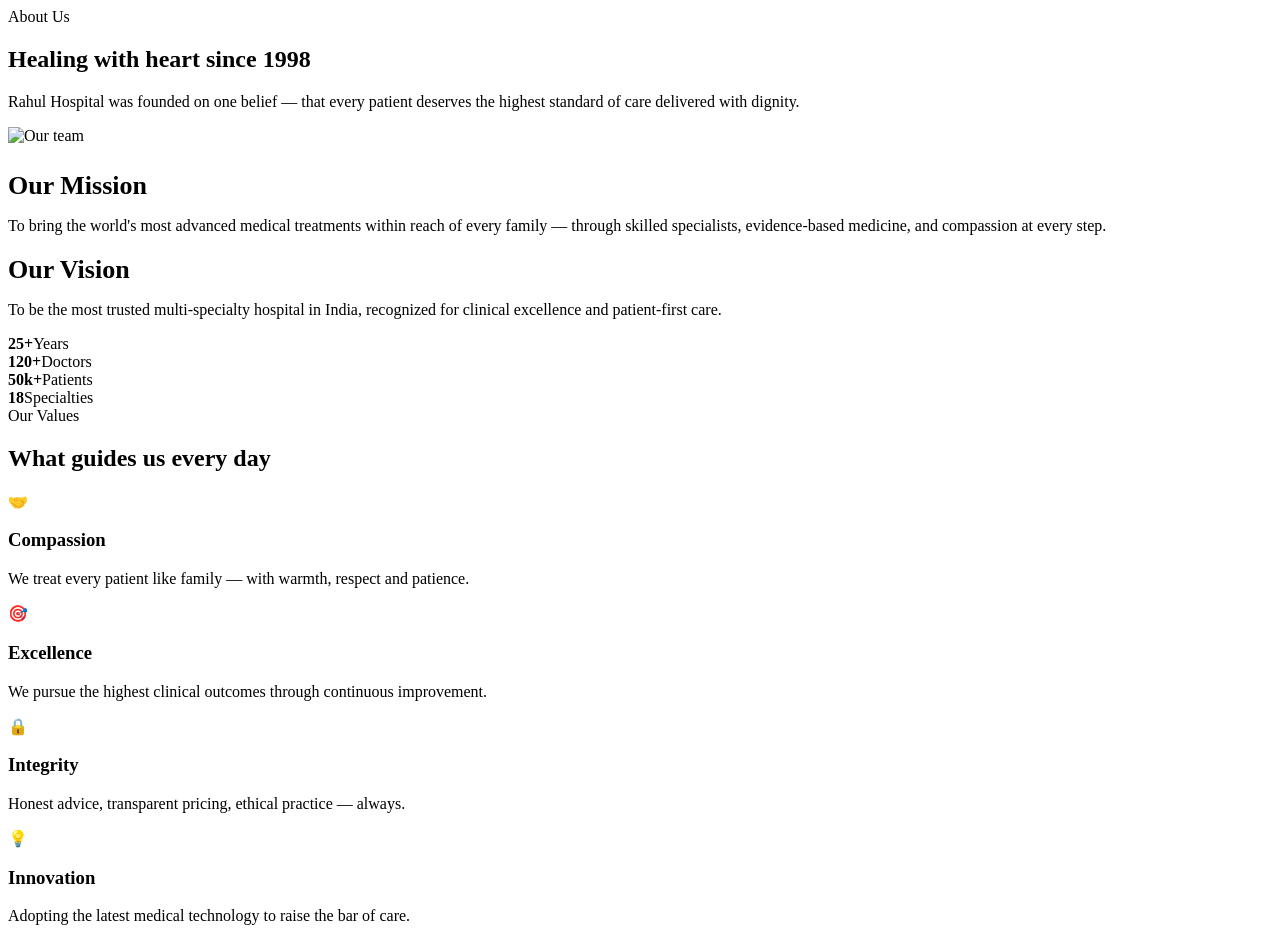
==== about.html @ a9958b73 "added" ====
<!doctype html>
<html lang="en">

<head>
  <meta charset="utf-8" />
  <meta name="viewport" content="width=device-width,initial-scale=1" />
  <title>About — Rahul Hospital</title>
  <meta name="description"
    content="Learn about Rahul Hospital's mission, values, and 25-year journey in delivering world-class healthcare." />
  <link rel="icon" href="images/logo.png" />
  <link href="https://fonts.googleapis.com/css2?family=Inter:wght@400;500;600;700;800&display=swap" rel="stylesheet" />
  <link rel="stylesheet" href="css/styles.css" />
</head>

<body data-page="about">
  <div id="site-header"></div>

  <section class="block">
    <div class="container">
      <div class="section-head reveal">
        <div class="eyebrow">About Us</div>
        <h2>Healing with heart since 1998</h2>
        <p>Rahul Hospital was founded on one belief — that every patient deserves the highest standard of care delivered
          with dignity.</p>
      </div>
      <div class="about-grid">
        <div class="reveal"><img src="images/team.jpg" alt="Our team" /></div>
        <div class="reveal">
          <h3 style="font-size:26px;margin-bottom:12px">Our Mission</h3>
          <p style="color:var(--muted);margin-bottom:16px">To bring the world's most advanced medical treatments within
            reach of every family — through skilled specialists, evidence-based medicine, and compassion at every step.
          </p>
          <h3 style="font-size:26px;margin:20px 0 12px">Our Vision</h3>
          <p style="color:var(--muted)">To be the most trusted multi-specialty hospital in India, recognized for
            clinical excellence and patient-first care.</p>
          <div class="stat-row">
            <div class="stat"><b>25+</b><span>Years</span></div>
            <div class="stat"><b>120+</b><span>Doctors</span></div>
            <div class="stat"><b>50k+</b><span>Patients</span></div>
            <div class="stat"><b>18</b><span>Specialties</span></div>
          </div>
        </div>
      </div>
    </div>
  </section>

  <section class="block why">
    <div class="container">
      <div class="section-head reveal">
        <div class="eyebrow">Our Values</div>
        <h2>What guides us every day</h2>
      </div>
      <div class="grid services">
        <div class="service reveal">
          <div class="icon">🤝</div>
          <h3>Compassion</h3>
          <p>We treat every patient like family — with warmth, respect and patience.</p>
        </div>
        <div class="service reveal">
          <div class="icon">🎯</div>
          <h3>Excellence</h3>
          <p>We pursue the highest clinical outcomes through continuous improvement.</p>
        </div>
        <div class="service reveal">
          <div class="icon">🔒</div>
          <h3>Integrity</h3>
          <p>Honest advice, transparent pricing, ethical practice — always.</p>
        </div>
        <div class="service reveal">
          <div class="icon">💡</div>
          <h3>Innovation</h3>
          <p>Adopting the latest medical technology to raise the bar of care.</p>
        </div>
      </div>
    </div>
  </section>

  <div id="site-footer"></div>
  <script src="js/script.js"></script>
</body>

</html>
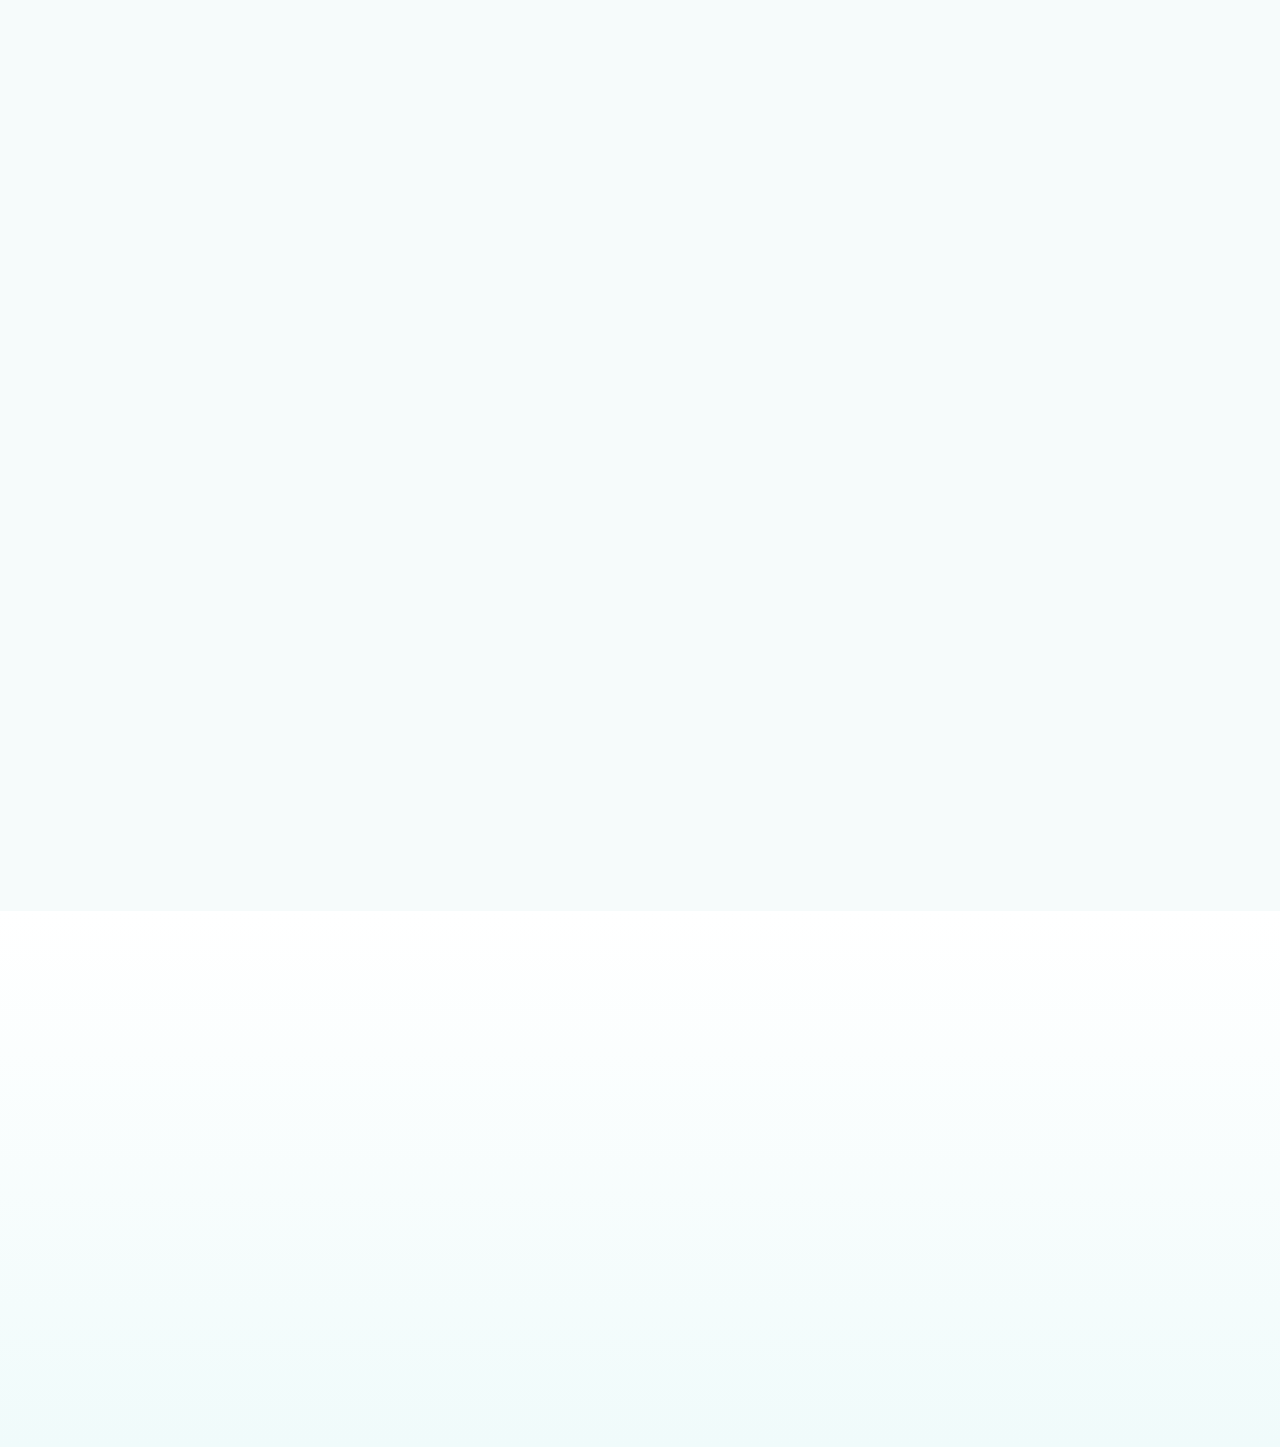
==== commit c6a23681: "about.html" ====
--- a/about.html
+++ b/about.html
@@ -7,9 +7,9 @@
   <title>About — Rahul Hospital</title>
   <meta name="description"
     content="Learn about Rahul Hospital's mission, values, and 25-year journey in delivering world-class healthcare." />
-  <link rel="icon" href="images/logo.png" />
+  <link rel="icon" href="logo.png" />
   <link href="https://fonts.googleapis.com/css2?family=Inter:wght@400;500;600;700;800&display=swap" rel="stylesheet" />
-  <link rel="stylesheet" href="css/styles.css" />
+  <link rel="stylesheet" href="styles.css" />
 </head>
 
 <body data-page="about">
@@ -24,7 +24,7 @@
           with dignity.</p>
       </div>
       <div class="about-grid">
-        <div class="reveal"><img src="images/team.jpg" alt="Our team" /></div>
+        <div class="reveal"><img src="team.jpg" alt="Our team" /></div>
         <div class="reveal">
           <h3 style="font-size:26px;margin-bottom:12px">Our Mission</h3>
           <p style="color:var(--muted);margin-bottom:16px">To bring the world's most advanced medical treatments within
@@ -79,4 +79,4 @@
   <script src="js/script.js"></script>
 </body>
 
-</html>+</html>
--- a/styles.css
+++ b/styles.css
@@ -0,0 +1,950 @@
+:root {
+  --primary: #0ea5a4;
+  --primary-dark: #0b7a79;
+  --accent: #ff5a5f;
+  --ink: #0b1b2b;
+  --muted: #5b6b7a;
+  --bg: #f6fbfb;
+  --card: #ffffff;
+  --ring: rgba(14, 165, 164, .18);
+  --radius: 14px;
+  --shadow: 0 10px 30px -12px rgba(11, 27, 43, .18);
+}
+
+* {
+  box-sizing: border-box;
+  margin: 0;
+  padding: 0
+}
+
+html {
+  scroll-behavior: smooth
+}
+
+body {
+  font-family: 'Inter', system-ui, -apple-system, Segoe UI, Roboto, sans-serif;
+  color: var(--ink);
+  background: var(--bg);
+  line-height: 1.6;
+}
+
+img {
+  max-width: 100%;
+  display: block
+}
+
+a {
+  color: inherit;
+  text-decoration: none
+}
+
+.container {
+  max-width: 1180px;
+  margin: 0 auto;
+  padding: 0 22px
+}
+
+/* Top strip */
+.topbar {
+  background: var(--ink);
+  color: #cfeaea;
+  font-size: 13px
+}
+
+.topbar .container {
+  display: flex;
+  justify-content: space-between;
+  padding: 8px 22px;
+  flex-wrap: wrap;
+  gap: 8px
+}
+
+.topbar a {
+  color: #fff
+}
+
+.topbar .em {
+  color: var(--accent);
+  font-weight: 600
+}
+
+/* Nav */
+.nav {
+  position: sticky;
+  top: 0;
+  z-index: 50;
+  background: rgba(255, 255, 255, .85);
+  backdrop-filter: blur(12px);
+  border-bottom: 1px solid #e6eef0
+}
+
+.nav-inner {
+  display: flex;
+  align-items: center;
+  justify-content: space-between;
+  padding: 14px 7px
+}
+
+.brand {
+  display: flex;
+  align-items: center;
+  gap: 10px;
+  font-weight: 800;
+  font-size: 20px
+}
+
+.brand-mark {
+  width: 38px;
+  height: 38px;
+  border-radius: 10px;
+  background: linear-gradient(135deg, var(--primary), #22d3ce);
+  display: grid;
+  place-items: center;
+  color: #fff;
+  font-weight: 900;
+  box-shadow: var(--shadow)
+}
+
+.brand small {
+  display: block;
+  font-size: 11px;
+  color: var(--muted);
+  font-weight: 500;
+  letter-spacing: .12em;
+  text-transform: uppercase
+}
+
+.menu {
+  display: flex;
+  gap: 6px;
+  align-items: center
+}
+
+.menu a {
+  padding: 9px 14px;
+  border-radius: 10px;
+  font-weight: 500;
+  color: #22384c;
+  transition: .2s
+}
+
+.menu a:hover{
+  background: var(--ring);
+  color: var(--primary-dark)
+}
+.menu a.active {
+  background: var(--primary);
+  color: #fff
+}
+
+.btn {
+  display: inline-block;
+  padding: 12px 30px;
+  border-radius: 12px;
+  font-weight: 600;
+  cursor: pointer;
+  border: 0;
+  transition: .2s;
+  font-size: 16px
+}
+
+.btn-primary {
+  background: var(--primary);
+  color: #fff;
+  box-shadow: 0 8px 20px -8px var(--primary)
+}
+
+.btn-primary:hover {
+  background: var(--primary-dark);
+  transform: translateY(-1px)
+}
+
+.btn-ghost {
+  background: transparent;
+  border: 1.5px solid #d5e3e6;
+  color: var(--ink)
+}
+
+.btn-ghost:hover {
+  border-color: var(--primary);
+  color: var(--primary-dark)
+}
+
+.btn-accent {
+  background: var(--accent);
+  color: #fff
+}
+
+.burger {
+  display: none;
+  background: none;
+  border: 0;
+  font-size: 26px;
+  cursor: pointer
+}
+
+/* Hero */
+.hero {
+  position: relative;
+  overflow: hidden;
+  padding: 70px 0 90px
+}
+
+.hero::before {
+  content: "";
+  position: absolute;
+  inset: -40% -20% auto auto;
+  width: 70vw;
+  height: 70vw;
+  background: radial-gradient(circle at center, rgba(14, 165, 164, .18), transparent 60%);
+  z-index: 0
+}
+
+.hero-grid {
+  display: grid;
+  grid-template-columns: 1.1fr .9fr;
+  gap: 50px;
+  align-items: center;
+  position: relative;
+  z-index: 1
+}
+
+.tag {
+  display: inline-flex;
+  align-items: center;
+  gap: 8px;
+  background: #fff;
+  padding: 8px 14px;
+  border-radius: 999px;
+  font-size: 13px;
+  color: var(--primary-dark);
+  font-weight: 600;
+  box-shadow: var(--shadow)
+}
+
+.tag .dot {
+  width: 8px;
+  height: 8px;
+  background: var(--accent);
+  border-radius: 50%;
+  animation: pulse 1.6s infinite
+}
+
+@keyframes pulse {
+
+  0%,
+  100% {
+    opacity: 1
+  }
+
+  50% {
+    opacity: .35
+  }
+}
+
+h1.hero-title {
+  font-size: clamp(34px, 5vw, 58px);
+  line-height: 1.05;
+  margin: 18px 0;
+  font-weight: 800;
+  letter-spacing: -.02em
+}
+
+h1.hero-title span {
+  background: linear-gradient(90deg, var(--primary), var(--accent));
+  -webkit-background-clip: text;
+  background-clip: text;
+  color: transparent
+}
+
+.hero p.lead {
+  font-size: 18px;
+  color: var(--muted);
+  max-width: 520px
+}
+
+.hero-cta {
+  display: flex;
+  gap: 12px;
+  margin-top: 28px;
+  flex-wrap: wrap
+}
+
+.hero-stats {
+  display: flex;
+  gap: 30px;
+  margin-top: 40px;
+  flex-wrap: wrap
+}
+
+.hero-stats div strong {
+  display: block;
+  font-size: 28px;
+  color: var(--primary-dark)
+}
+
+.hero-stats div span {
+  color: var(--muted);
+  font-size: 13px
+}
+
+.hero-visual {
+  position: relative
+}
+
+.hero-visual img {
+  border-radius: 24px;
+  box-shadow: var(--shadow);
+  aspect-ratio: 1/1;
+  object-fit: cover
+}
+
+.floating-card {
+  position: absolute;
+  background: #fff;
+  border-radius: 16px;
+  padding: 14px 18px;
+  box-shadow: var(--shadow);
+  display: flex;
+  align-items: center;
+  gap: 12px
+}
+
+.floating-card .ic {
+  width: 40px;
+  height: 40px;
+  border-radius: 10px;
+  background: var(--ring);
+  color: var(--primary-dark);
+  display: grid;
+  place-items: center;
+  font-size: 20px
+}
+
+.floating-card strong {
+  display: block;
+  font-size: 14px
+}
+
+.floating-card span {
+  font-size: 12px;
+  color: var(--muted)
+}
+
+.fc-1 {
+  top: 20px;
+  left: -20px
+}
+
+.fc-2 {
+  bottom: 30px;
+  right: -10px
+}
+
+/* Sections */
+section.block {
+  padding: 80px 0
+}
+
+.section-head {
+  text-align: center;
+  max-width: 640px;
+  margin: 0 auto 50px
+}
+
+.section-head .eyebrow {
+  color: var(--primary);
+  font-weight: 700;
+  letter-spacing: .14em;
+  font-size: 12px;
+  text-transform: uppercase
+}
+
+.section-head h2 {
+  font-size: clamp(28px, 3.6vw, 42px);
+  margin: 10px 0;
+  font-weight: 800;
+  letter-spacing: -.01em
+}
+
+.section-head p {
+  color: var(--muted)
+}
+
+/* Services grid */
+.grid {
+  display: grid;
+  gap: 22px
+}
+
+.services {
+  grid-template-columns: repeat(auto-fit, minmax(240px, 1fr))
+}
+
+.service {
+  background: var(--card);
+  border-radius: var(--radius);
+  padding: 26px;
+  box-shadow: 0 1px 0 rgba(11, 27, 43, .04);
+  border: 1px solid #eef4f5;
+  transition: .25s;
+  position: relative;
+  overflow: hidden
+}
+
+.service:hover {
+  transform: translateY(-4px);
+  box-shadow: var(--shadow);
+  border-color: transparent
+}
+
+.service .icon {
+  width: 52px;
+  height: 52px;
+  border-radius: 14px;
+  background: linear-gradient(135deg, var(--ring), #e6fbfb);
+  color: var(--primary-dark);
+  display: grid;
+  place-items: center;
+  font-size: 24px;
+  margin-bottom: 16px
+}
+
+.service h3 {
+  font-size: 19px;
+  margin-bottom: 8px
+}
+
+.service p {
+  color: var(--muted);
+  font-size: 14.5px
+}
+
+/* Why choose */
+.why {
+  background: linear-gradient(180deg, #fff, #f0fbfb)
+}
+
+.why-grid {
+  display: grid;
+  grid-template-columns: 1fr 1fr;
+  gap: 60px;
+  align-items: center
+}
+
+.feature-list {
+  display: grid;
+  gap: 18px
+}
+
+.feature {
+  display: flex;
+  gap: 14px;
+  background: #fff;
+  padding: 18px;
+  border-radius: 14px;
+  border: 1px solid #eef4f5
+}
+
+.feature .fi {
+  flex: 0 0 44px;
+  height: 44px;
+  border-radius: 10px;
+  background: var(--ring);
+  color: var(--primary-dark);
+  display: grid;
+  place-items: center;
+  font-size: 20px
+}
+
+.feature h4 {
+  font-size: 16px;
+  margin-bottom: 2px
+}
+
+.feature p {
+  font-size: 14px;
+  color: var(--muted)
+}
+
+/* Doctors */
+.doctors {
+  grid-template-columns: repeat(auto-fit, minmax(230px, 1fr))
+}
+
+.doc-card {
+  background: #fff;
+  border-radius: var(--radius);
+  overflow: hidden;
+  border: 1px solid #eef4f5;
+  transition: .25s;
+  text-align: center
+}
+
+.doc-card:hover {
+  transform: translateY(-4px);
+  box-shadow: var(--shadow)
+}
+
+.doc-avatar {
+  aspect-ratio: 1/1;
+  background: linear-gradient(135deg, var(--ring), #fde7e8);
+  display: grid;
+  place-items: center;
+  font-size: 70px
+}
+
+.doc-body {
+  padding: 18px
+}
+
+.doc-body h4 {
+  margin-bottom: 4px
+}
+
+.doc-body span {
+  color: var(--primary-dark);
+  font-size: 13px;
+  font-weight: 600
+}
+
+/* Testimonials */
+.testimonials {
+  background: var(--ink);
+  color: #dfeff0
+}
+
+.testimonials .section-head h2 {
+  color: #fff
+}
+
+.tgrid {
+  display: grid;
+  grid-template-columns: repeat(auto-fit, minmax(280px, 1fr));
+  gap: 22px
+}
+
+.tcard {
+  background: rgba(255, 255, 255, .06);
+  padding: 26px;
+  border-radius: var(--radius);
+  border: 1px solid rgba(255, 255, 255, .08)
+}
+
+.tcard p {
+  color: #cfe0e2;
+  font-style: italic;
+  margin-bottom: 14px
+}
+
+.tcard .who {
+  display: flex;
+  align-items: center;
+  gap: 12px
+}
+
+.tcard .who .av {
+  width: 42px;
+  height: 42px;
+  border-radius: 50%;
+  background: var(--primary);
+  display: grid;
+  place-items: center;
+  font-weight: 700;
+  color: #fff
+}
+
+.tcard .who small {
+  color: #8fa9ab;
+  display: block
+}
+
+/* CTA banner */
+.cta {
+  background: linear-gradient(120deg, var(--primary), #0891a0);
+  color: #fff;
+  border-radius: 24px;
+  padding: 50px;
+  display: flex;
+  justify-content: space-between;
+  align-items: center;
+  gap: 24px;
+  flex-wrap: wrap;
+  box-shadow: var(--shadow)
+}
+
+.cta h3 {
+  font-size: 28px;
+  margin-bottom: 6px
+}
+
+.cta p {
+  opacity: .9
+}
+
+.cta .btn-accent:hover {
+  background: #e94a4f
+}
+
+/* Forms */
+.form-wrap {
+  max-width: 640px;
+  margin: 0 auto;
+  background: #fff;
+  padding: 36px;
+  border-radius: 20px;
+  box-shadow: var(--shadow);
+  border: 1px solid #eef4f5
+}
+
+.form-row {
+  display: grid;
+  grid-template-columns: 1fr 1fr;
+  gap: 16px
+}
+
+.field {
+  margin-bottom: 16px
+}
+
+.field label {
+  display: block;
+  font-size: 13px;
+  font-weight: 600;
+  margin-bottom: 6px;
+  color: #334
+}
+
+.field input,
+.field select,
+.field textarea {
+  width: 100%;
+  padding: 12px 14px;
+  border: 1.5px solid #dbe6e8;
+  border-radius: 10px;
+  font: inherit;
+  background: #f8fbfb;
+  transition: .2s;
+}
+
+.field input:focus,
+.field select:focus,
+.field textarea:focus {
+  outline: none;
+  border-color: var(--primary);
+  background: #fff;
+  box-shadow: 0 0 0 4px var(--ring)
+}
+
+.field textarea {
+  min-height: 120px;
+  resize: vertical
+}
+
+.form-note {
+  font-size: 13px;
+  color: var(--muted);
+  margin-top: 14px;
+  text-align: center
+}
+
+.form-note a {
+  color: var(--primary-dark);
+  font-weight: 600
+}
+
+.alert {
+  padding: 12px 14px;
+  border-radius: 10px;
+  margin-bottom: 16px;
+  font-size: 14px;
+  display: none
+}
+
+.alert.ok {
+  background: #e6faf5;
+  color: #0a7a5a;
+  border: 1px solid #b7ecd8
+}
+
+.alert.err {
+  background: #fdecec;
+  color: #a02020;
+  border: 1px solid #f5c4c4
+}
+
+/* Auth split */
+.auth {
+  min-height: calc(100vh - 140px);
+  display: grid;
+  place-items: center;
+  padding: 40px 0
+}
+
+.auth .form-wrap {
+  width: 100%
+}
+
+.auth h2 {
+  text-align: center;
+  margin-bottom: 6px
+}
+
+.auth .sub {
+  text-align: center;
+  color: var(--muted);
+  margin-bottom: 24px
+}
+
+/* About */
+.about-grid {
+  display: grid;
+  grid-template-columns: 1fr 1fr;
+  gap: 50px;
+  align-items: center
+}
+
+.about-grid img {
+  border-radius: 20px;
+  box-shadow: var(--shadow)
+}
+
+.stat-row {
+  display: grid;
+  grid-template-columns: repeat(4, 1fr);
+  gap: 16px;
+  margin-top: 40px
+}
+
+.stat {
+  background: #fff;
+  padding: 22px;
+  border-radius: 14px;
+  text-align: center;
+  border: 1px solid #eef4f5
+}
+
+.stat b {
+  display: block;
+  font-size: 26px;
+  color: var(--primary-dark)
+}
+
+.stat span {
+  font-size: 13px;
+  color: var(--muted)
+}
+
+/* Contact */
+.contact-grid {
+  display: grid;
+  grid-template-columns: 1fr 1fr;
+  gap: 40px
+}
+
+.info-card {
+  background: #fff;
+  padding: 24px;
+  border-radius: 14px;
+  border: 1px solid #eef4f5;
+  display: flex;
+  gap: 14px;
+  margin-bottom: 16px
+}
+
+.info-card .ic {
+  width: 44px;
+  height: 44px;
+  border-radius: 10px;
+  background: var(--ring);
+  display: grid;
+  place-items: center;
+  color: var(--primary-dark);
+  font-size: 22px;
+  flex-shrink: 0
+}
+
+.info-card h4 {
+  margin-bottom: 4px
+}
+
+.info-card p {
+  color: var(--muted);
+  font-size: 14px
+}
+
+.map-wrap {
+  border-radius: 16px;
+  overflow: hidden;
+  box-shadow: var(--shadow);
+  height: 280px;
+  background: linear-gradient(135deg, #c7ebeb, #dff5f2);
+  display: grid;
+  place-items: center;
+  color: var(--primary-dark);
+  font-weight: 600;
+  margin-top: 20px
+}
+
+/* Footer */
+footer {
+  background: var(--ink);
+  color: #a9c1c4;
+  padding: 60px 0 20px;
+  margin-top: 40px
+}
+
+.foot-grid {
+  display: grid;
+  grid-template-columns: 1.5fr 1fr 1fr 1fr;
+  gap: 30px;
+  margin-bottom: 40px
+}
+
+.foot h5 {
+  color: #fff;
+  margin-bottom: 14px;
+  font-size: 15px;
+  letter-spacing: .08em;
+  text-transform: uppercase
+}
+
+.foot a {
+  display: block;
+  padding: 5px 0;
+  color: #a9c1c4;
+  font-size: 14.5px
+}
+
+.foot a:hover {
+  color: var(--primary)
+}
+
+.foot p {
+  font-size: 14.5px
+}
+
+.foot .brand {
+  color: #fff;
+  margin-bottom: 12px
+}
+
+.foot .brand small {
+  color: #7f9799
+}
+
+.copy {
+  border-top: 1px solid rgba(255, 255, 255, .08);
+  padding-top: 20px;
+  text-align: center;
+  font-size: 13px;
+  color: #7f9799
+}
+
+/* Emergency banner */
+.emergency {
+  background: var(--accent);
+  color: #fff;
+  text-align: center;
+  padding: 14px;
+  font-weight: 600;
+  font-size: 14.5px
+}
+
+.emergency a {
+  text-decoration: underline
+}
+
+/* Responsive */
+@media (max-width:900px) {
+
+  .hero-grid,
+  .why-grid,
+  .about-grid,
+  .contact-grid {
+    grid-template-columns: 1fr
+  }
+
+  .stat-row {
+    grid-template-columns: repeat(2, 1fr)
+  }
+
+  .foot-grid {
+    grid-template-columns: 1fr 1fr
+  }
+
+  .menu {
+    position: fixed;
+    inset: 64px 0 auto 0;
+    background: #fff;
+    flex-direction: column;
+    padding: 16px;
+    gap: 4px;
+    border-bottom: 1px solid #eef4f5;
+    display: none
+  }
+
+
+  .menu.open {
+    display: flex
+  }
+
+  .menu a {
+    width: 100%
+  }
+
+  .menu :nth-child(7) {
+    display: flex;
+    justify-content: center;
+    align-items: center;
+    width: 40%;
+  }
+
+  .burger {
+    display: block
+  }
+
+  .form-row {
+    grid-template-columns: 1fr
+  }
+
+  .fc-1,
+  .fc-2 {
+    display: none
+  }
+
+  .cta {
+    padding: 30px;
+    text-align: center;
+    justify-content: center
+  }
+}
+
+.menu :nth-child(7) {
+  background: #2e9f76;
+  color: #fff;
+  padding-left:30px ;
+}
+
+
+@media (max-width:500px) {
+  .foot-grid {
+    grid-template-columns: 1fr
+  }
+
+  .stat-row {
+    grid-template-columns: 1fr 1fr
+  }
+}
+
+/* Reveal on scroll */
+.reveal {
+  opacity: 0;
+  transform: translateY(24px);
+  transition: opacity .7s ease, transform .7s ease
+}
+
+.reveal.in {
+  opacity: 1;
+  transform: none
+}
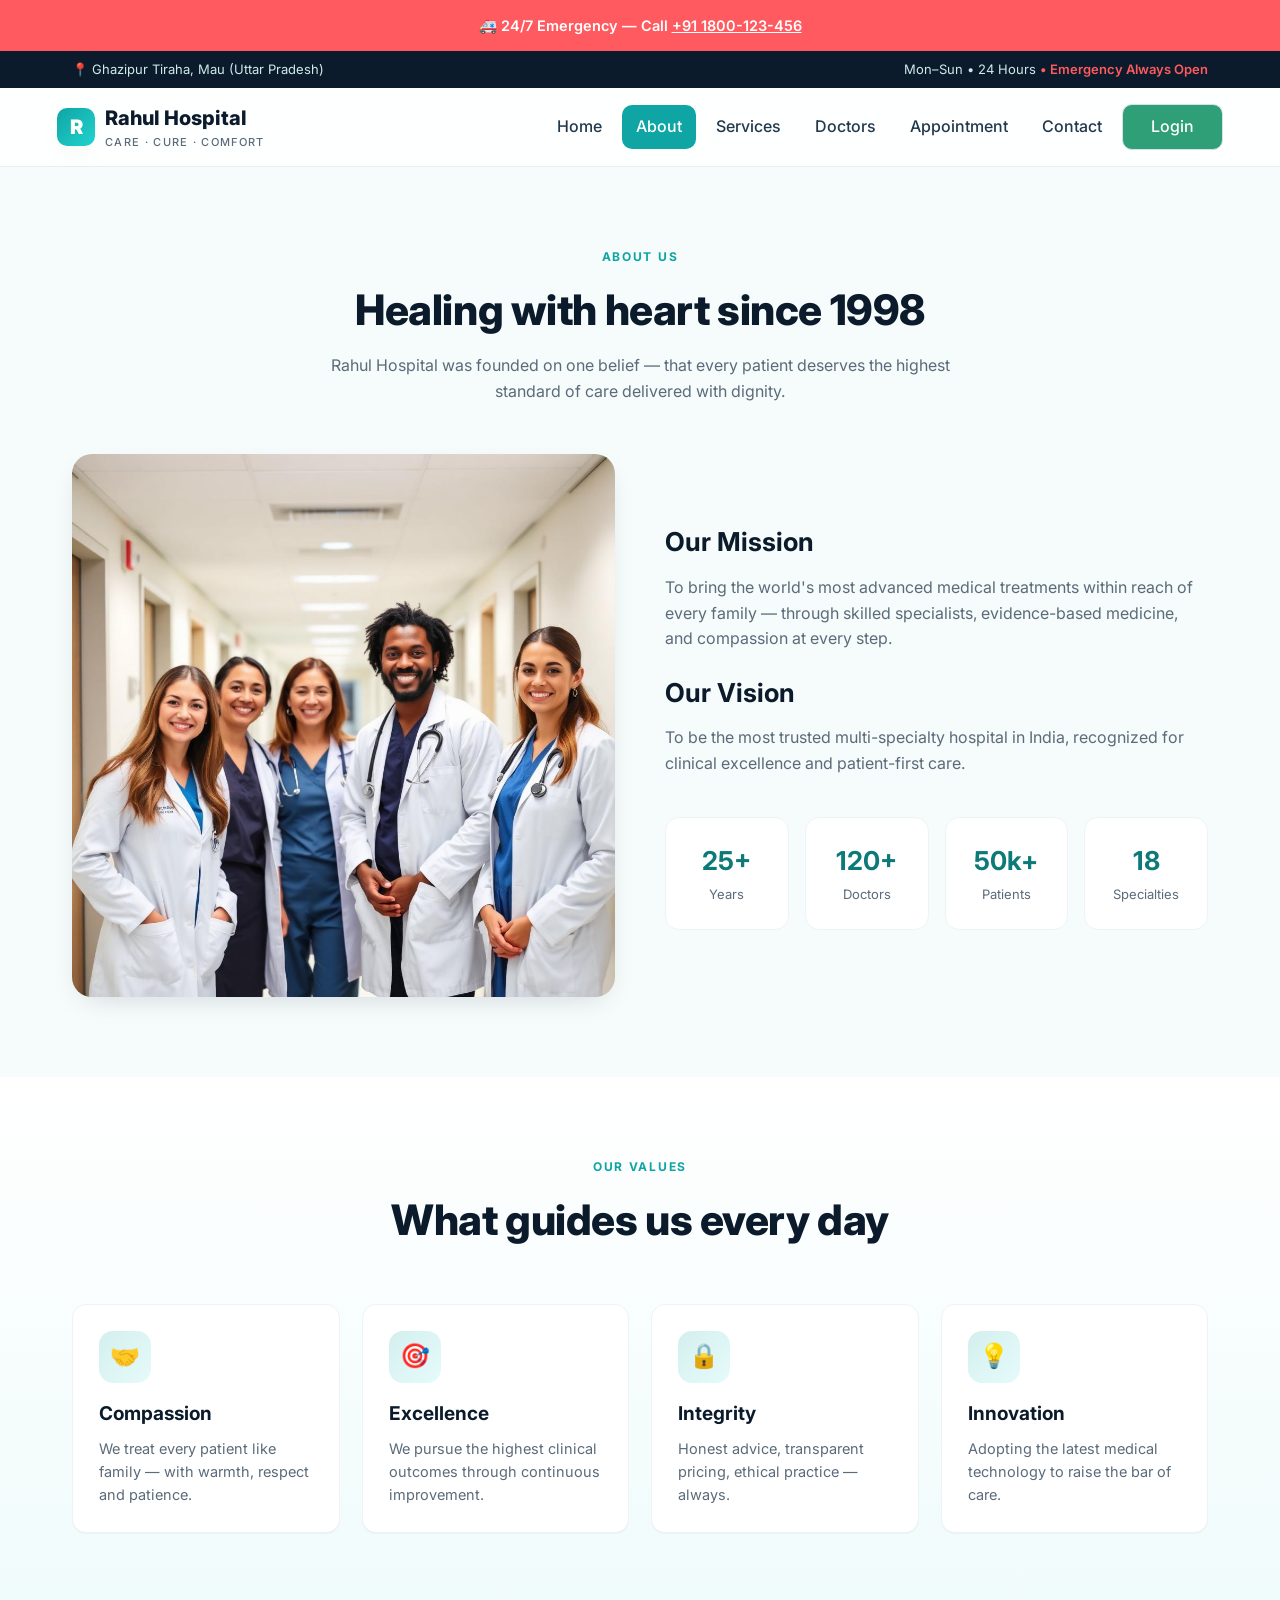
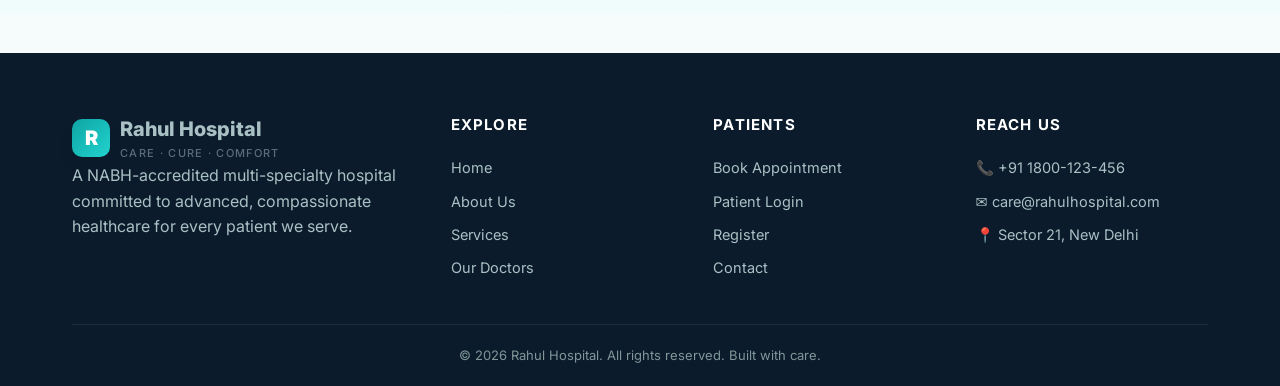
==== commit 94dfc161: "about.html" ====
--- a/about.html
+++ b/about.html
@@ -76,7 +76,7 @@
   </section>
 
   <div id="site-footer"></div>
-  <script src="js/script.js"></script>
+  <script src="script.js"></script>
 </body>
 
 </html>
